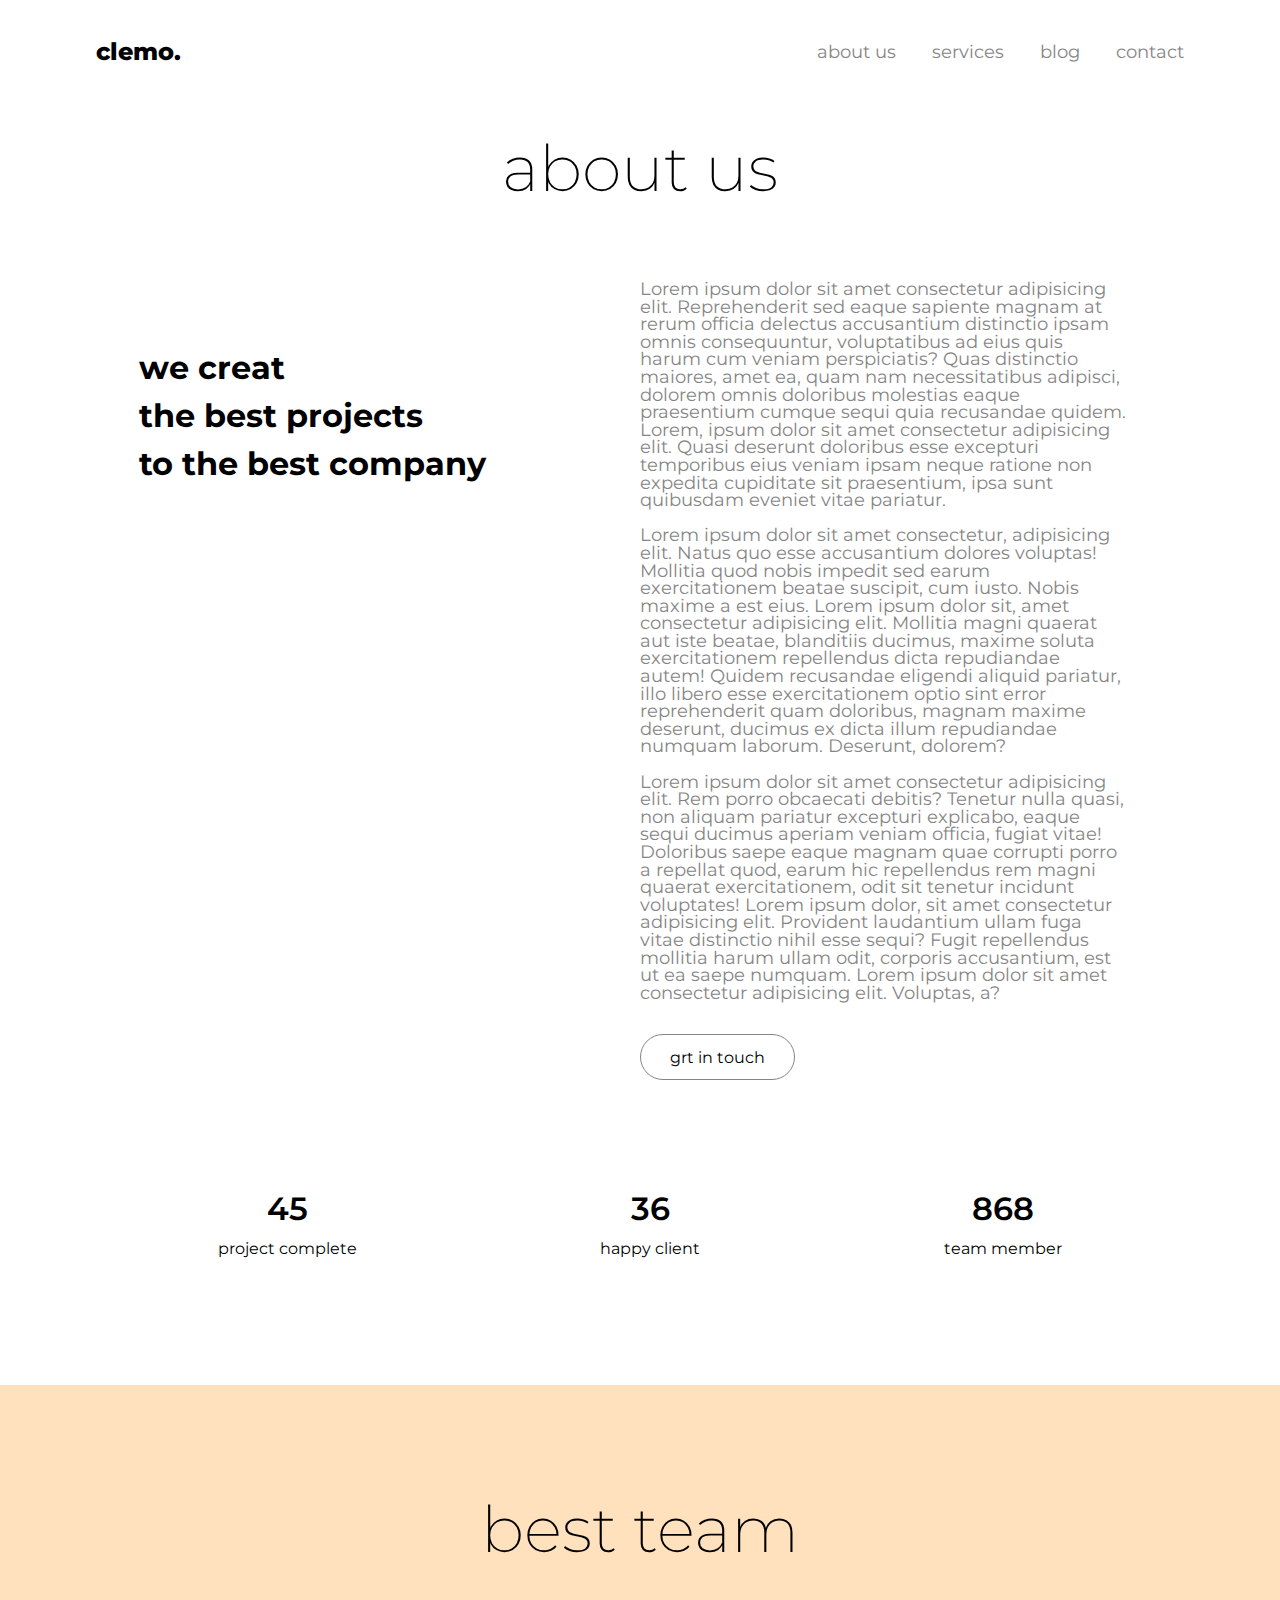
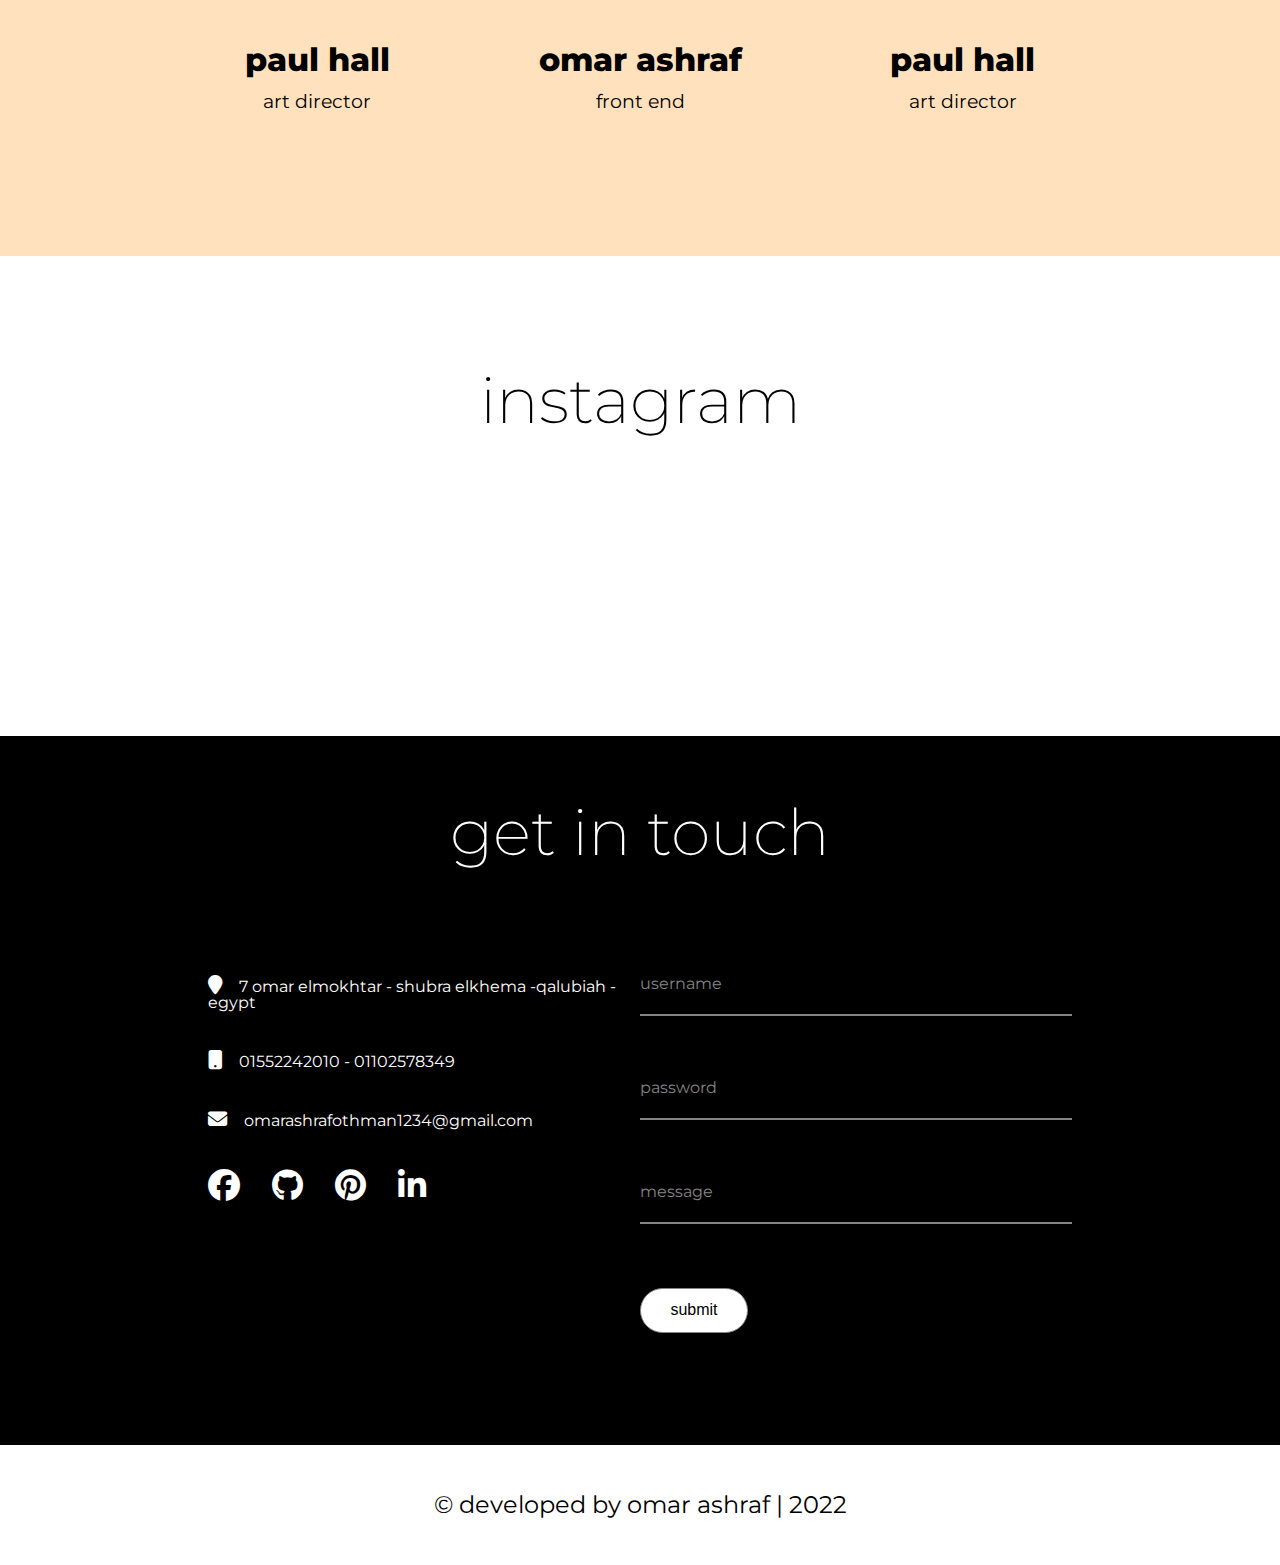
==== html/aboutus.html @ 84bead3f "first commit" ====
<!DOCTYPE html>
<html lang="en">

<head>
    <meta charset="UTF-8">
    <meta http-equiv="X-UA-Compatible" content="IE=edge">
    <meta name="viewport" content="width=device-width, initial-scale=1.0">
    <link rel="stylesheet" href="../style.css">
    <link rel="stylesheet" href="https://cdnjs.cloudflare.com/ajax/libs/font-awesome/6.1.1/css/all.min.css" />
    <link rel="stylesheet" href="https://unpkg.com/swiper@8/swiper-bundle.min.css" />
    <title>ABOUT US</title>
</head>

<body>
    <!----------------------------header section start------------------------>
    <header class="header">
        <div class="container flex">
            <div class="logo">
                <a href="index.html" title="home page">clemo. </a>
            </div>
            <nav class="navbar">
                <ul>
                    <li><a href="aboutus.html" class="active">about us</a></li>
                    <li><a href="services.html">services</a></li>

                    <li><a href="blog.html">blog</a></li>
                    <li><a href="contact.html">contact</a></li>
                </ul>
            </nav>
        </div>
    </header>
    <!----------------------------header section end------------------------>
    <main>
        <section class="aboutus" id="">
            <div class="heading">
                <h2>about us</h2>
            </div>
            <div class="container">
                <div class="aboutus-main-content">
                    <div class="aboutus-left-side">
                        <img src="./images/about1.gif" alt="" srcset="">
                        <h3>we creat<br> the best projects<br> to the best company</h3>
                    </div>
                    <div class="aboutus-right-side">
                        <p>Lorem ipsum dolor sit amet consectetur adipisicing elit. Reprehenderit sed eaque sapiente
                            magnam at rerum officia delectus accusantium distinctio ipsam omnis consequuntur,
                            voluptatibus ad eius quis harum cum veniam perspiciatis? Quas distinctio maiores, amet ea,
                            quam nam necessitatibus adipisci, dolorem omnis doloribus molestias eaque praesentium cumque
                            sequi quia recusandae quidem. Lorem, ipsum dolor sit amet consectetur adipisicing elit.
                            Quasi deserunt doloribus esse excepturi temporibus eius veniam ipsam neque ratione non
                            expedita cupiditate sit praesentium, ipsa sunt quibusdam eveniet vitae
                            pariatur.<br><br>Lorem ipsum dolor sit amet consectetur, adipisicing elit. Natus quo esse
                            accusantium dolores voluptas! Mollitia quod nobis impedit sed earum exercitationem beatae
                            suscipit, cum iusto. Nobis maxime a est eius. Lorem ipsum dolor sit, amet consectetur
                            adipisicing
                            elit. Mollitia magni quaerat aut iste beatae, blanditiis ducimus, maxime soluta
                            exercitationem repellendus dicta repudiandae autem! Quidem recusandae eligendi aliquid
                            pariatur, illo libero esse exercitationem optio sint error reprehenderit quam doloribus,
                            magnam maxime deserunt, ducimus ex dicta illum repudiandae numquam laborum. Deserunt,
                            dolorem?<br><br>Lorem ipsum dolor sit amet consectetur adipisicing elit. Rem porro obcaecati
                            debitis? Tenetur nulla quasi, non aliquam pariatur excepturi explicabo, eaque sequi ducimus
                            aperiam veniam officia, fugiat vitae! Doloribus saepe eaque magnam quae corrupti porro a
                            repellat quod, earum hic repellendus rem magni quaerat exercitationem, odit sit tenetur
                            incidunt voluptates! Lorem ipsum dolor, sit amet consectetur adipisicing elit. Provident
                            laudantium ullam fuga vitae distinctio nihil esse sequi? Fugit repellendus mollitia harum
                            ullam odit, corporis accusantium, est ut ea saepe numquam. Lorem ipsum dolor sit amet
                            consectetur adipisicing elit. Voluptas, a?
                        </p>
                        <a href="#" class="btn btn-white">grt in touch</a>



                    </div>
                </div>
                <div class="other-about">
                    <div class="about-box">
                        <div class="num">
                            <h3>45</h3>
                        </div>
                        <p>project complete</p>


                    </div>
                    <div class="about-box">
                        <div class="num">
                            <h3>36</h3>
                        </div>
                        <p>happy client</p>


                    </div>
                    <div class="about-box">
                        <div class="num">
                            <h3>868</h3>
                        </div>
                        <p>team member</p>


                    </div>
                </div>
            </div>
        </section>
        <!----------------------------best team  section start------------------------>
        <section class="best-team">
            <div class="container">
                <div class="heading">
                    <h2>best team</h2>
                </div>
                <div class="box2">
                    <div>
                        <img src="./images/6.gif" alt="">
                        <h3>paul hall</h3>
                        <p>art director</p>
                    </div>
                    <div>
                        <img src="./images/6.gif" alt="">
                        <h3>omar ashraf</h3>
                        <p>front end</p>
                    </div>
                    <div>
                        <img src="./images/6.gif" alt="">
                        <h3>paul hall</h3>
                        <p>art director</p>
                    </div>

                </div>
            </div>


        </section>
        <!----------------------------best team  section end------------------------>
        <!----------------------------says  section start------------------------>
        <section class="says">

            <div class="heading">
                <h2>instagram</h2>
            </div>

            <div class="slider">
                <img src="./images/instagram.gif" alt="">
                <img src="./images/instagram.gif" alt="">
                <img src="./images/instagram.gif" alt="">
                <img src="./images/instagram.gif" alt="">
                <img src="./images/instagram.gif" alt="">





            </div>

        </section>




        <!----------------------------says team  section end------------------------>

        <!----------------------------contact section start------------------------>
        <section class="contact">
            <div class="container">
                <div class="heading">
                    <h2>get in touch</h2>
                </div>
                <div class="contact-main-content">
                    <div class="contact-left-side">

                        <ul>
                            <li>
                                <i class="fa-solid fa-location-pin"></i>
                                <a href="#">7 omar elmokhtar - shubra elkhema -qalubiah - egypt</a>
                            </li>
                            <li>
                                <i class="fa-solid fa-mobile-button"></i>
                                <a href="#">01552242010 - 01102578349</a>
                            </li>
                            <li>
                                <i class="fa-solid fa-envelope"></i>
                                <a href="#">omarashrafothman1234@gmail.com</a>
                            </li>
                            <div class="icons">
                                <div class="icon">
                                    <i class="fa-brands fa-facebook"></i>
                                </div>
                                <div class="icon">
                                    <i class="fa-brands fa-github"></i>
                                </div>
                                <div class="icon">
                                    <i class="fa-brands fa-pinterest"></i>
                                </div>
                                <div class="icon">
                                    <i class="fa-brands fa-linkedin-in"></i>
                                </div>
                            </div>
                        </ul>

                    </div>
                    <div class="contact-right-side">
                        <div class="input-label">
                            <input type="text" name="username" required>
                            <label for="username">username</label>
                        </div>
                        <div class="input-label">
                            <input type="password" name="password" required>
                            <label for="password">password</label>
                        </div>
                        <div class="input-label">
                            <input type="text" name="message" required>
                            <label for="message">message</label>
                        </div>
                        <button type="submit" class="btn btn-white">submit</button>
                    </div>
                </div>
            </div>
        </section>
        <!----------------------------contact  section end------------------------>
    </main>
    <footer class="footer">
        <h2>&#169 developed by omar ashraf | 2022</h2>

    </footer>
    <script src="../main.js"></script>
</body>

</html>
---- style.css ----
@import url('https://fonts.googleapis.com/css2?family=Montserrat:ital,wght@0,100;0,200;0,300;0,400;0,500;0,800;0,900;1,400&family=Poppins:wght@100;200;300;400;500;600&family=Roboto+Flex:opsz,wght@8..144,100;8..144,300;8..144,400;8..144,600;8..144,700;8..144,800&display=swap');

:root {
    --main-color: #ffe1bd;
    --dark: #242f51;
    --light-gray: #858585;
    --second-color: #fcae61;
    --third-color: #feab27;
    --dander: #f55e6d;
    --sucsses: #469b64;
    --blue: #2d69ff;
    --black: #000000;


}

*,
*::after,
*::before {
    margin: 0;
    padding: 0;
    box-sizing: border-box;
}

html, body, div, span, object, iframe,
h1, h2, h3, h4, h5, h6, p, blockquote, pre,
abbr, address, cite, code,
del, dfn, em, img, ins, kbd, q, samp,
small, strong, sub, sup, var,
b, i,
dl, dt, dd, ol, ul, li,
fieldset, form, label, legend,
table, caption, tbody, tfoot, thead, tr, th, td,
article, aside, canvas, details, figcaption, figure,
footer, header, hgroup, menu, nav, section, summary,
time, mark, audio, video {
    margin: 0;
    padding: 0;
    border: 0;
    outline: 0;
    font-size: 100%;
    vertical-align: baseline;
    background: transparent;
}

body {
    line-height: 1;
    font-family: 'Montserrat', sans-serif;
    overflow-x: hidden;
    overflow-x: hidden;
}


article, aside, details, figcaption, figure,
footer, header, hgroup, menu, nav, section {
    display: block;
}

ul {
    list-style: none;
}

blockquote, q {
    quotes: none;
}

blockquote:before, blockquote:after,
q:before, q:after {
    content: '';
    content: none;
}

a {
    margin: 0;
    padding: 0;
    font-size: 100%;
    vertical-align: baseline;
    background: transparent;
    text-decoration: none;
}

/* change colours to suit your needs */
ins {
    background-color: #ff9;
    color: #000;
    text-decoration: none;
}

/* change colours to suit your needs */
mark {
    background-color: #ff9;
    color: #000;
    font-style: italic;
    font-weight: bold;
}

del {
    text-decoration: line-through;
}

abbr[title], dfn[title] {
    border-bottom: 1px dotted;
    cursor: help;
}

table {
    border-collapse: collapse;
    border-spacing: 0;
}

/* change border colour to suit your needs */
hr {
    display: block;
    height: 1px;
    border: 0;
    border-top: 1px solid #cccccc;
    margin: 1em 0;
    padding: 0;
}

input, select {
    vertical-align: middle;
}

h2 {
    color: #000;
    font-size: 1.5rem;
    font-weight: 400;
}

h3 {
    font-size: 1.5rem;
    color: #000;
    font-weight: 500;
}

h3 span {
    font-weight: 700;
    font-size: 2.5rem;
    margin-top: .1rem;

}



.btn {
    padding: .8rem 1.8rem;
    border-radius: 2rem;
    cursor: pointer;
    transition: all .5s ease-in;
}

.btn-black {
    background: var(--black);
    color: #fff;
}

.btn-black:hover {
    background-color: #fff;
    color: #000;
}

.btn-white {
    background: #fff;
    color: #000;
    border: 1px solid var(--light-gray);
}

.btn-white:hover {
    color: #fff;
    background-color: #000;
    border-color: #000000;
}

.flex {
    display: flex;
    align-items: center;
    justify-content: space-between;
    flex-wrap: wrap;

}

.container {
    width: 85%;
    margin-left: auto;
    margin-right: auto;

}

.heading {
    text-align: center;
    margin-top: 2rem;
}

.heading h2 {
    font-size: 4rem;
    font-weight: 200;
}

/*css release end*/
/*header section start*/
.header {
    width: 100%;
    background-color: #fff;
    padding: 2.5rem 0;
    display: flex;
    justify-content: space-between;
    align-items: center;
}

.navbar {}

.navbar li {
    display: inline-block;
}

.navbar li a {
    color: var(--light-gray);
    margin-left: 2rem;
    font-size: 1.1rem;
    transition: all .5s ease-in;
}

.navbar li a:hover {
    color: var(--black);

}

.logo a {

    color: var(--black);
    font-size: 1.5rem;
    font-weight: 800;


}



/*header section end*/

/*hero section start*/
.hero {
    background-color: var(--main-color);
    text-align: center;
    padding-top: 7rem;
    padding-bottom: 13rem;

}

.hero h1 {
    font-size: 3rem;
    font-weight: 800;

}

.hero p {
    font-size: 1.8rem;
    color: #000;
    margin-bottom: 4rem;
    padding-top: 3rem;
}

/*hero section end*/

/*wdo section start*/

.section-content {
    display: flex;

    justify-content: space-between;
    margin-top: 3rem;
    flex-wrap: wrap;
}

.left-side {
    width: 50%;
}

.right-side {
    width: 50%;
    padding-right: 3rem;
}

.right-side p {

    font-size: 1rem;
    line-height: 1;
    color: var(--light-gray);
    margin-top: 2rem;
    margin-bottom: 4rem;


}

.top {
    margin-top: 3rem;
}

.right-side .white-btn {
    margin-top: 3rem;
}

/*wdo section end*/
.best-team {

    background-color: var(--main-color);
    padding: 5rem 0;
}

.box2 {
    text-align: center;
    margin-top: 4rem;
    margin-bottom: 4rem;
    display: flex;
    align-items: center;
    justify-content: space-evenly;
}

.box2 img {

    width: 8rem;
    margin-bottom: 1rem;

}

.box2 h3 {
    font-weight: 800;
    font-size: 2rem;
    margin-bottom: 1rem;
}

.box2 p {
    font-size: 1.2rem;

}

/**/
.says .heading {
    margin-top: 7rem;
    margin-bottom: 7rem;
}

.main-content-2 {

    display: flex;
    justify-content: space-between;
    flex-wrap: wrap;
    margin-bottom: 5rem;
}

.left-side-says {
    width: 50%;
    display: flex;
    justify-content: end;
    padding-right: 7rem;


}

.left-side-says h3 {

    font-weight: 800;
    font-size: 2rem;
    margin-bottom: 1rem;


}

.left-side-says p {
    color: #000;
    font-size: 1.1rem;
    margin-top: 1rem;


}

.left-side-says .txt {}

.right-side-says {
    width: 50%;
    padding-right: 7rem;

}

.right-side-says p {

    color: var(--light-gray);
}

.slider {


    display: flex;
    align-items: center;
    justify-content: space-evenly;
    margin-bottom: 11rem;
    flex-wrap: wrap;
}

.slider img {
    margin-bottom: 1rem;
}

/**/

/* contact section start*/
.contact {
    padding-top: 2rem;
    background-color: #000;
    color: #fff;
}

.contact .heading h2 {
    color: #fff !important;
}

.contact-main-content {
    display: flex;
    justify-content: space-between;
    padding: 7rem;
    flex-wrap: wrap;
}

.contact-left-side {
    width: 50%;
}

.contact-left-side li {
    margin-bottom: 2.5rem;

}

.contact-left-side li a {
    color: #fff;

}

.contact-left-side i {
    margin-right: .8rem;
    font-size: 1.2rem;

}

.icons {
    display: flex;
    align-items: center;
    margin-top: 2rem;
}

.icons i {
    font-size: 2rem;
    color: #fff;
    cursor: pointer;
    margin-right: 2rem;
}

.contact-main-content .contact-right-side {

    width: 50%;
    display: flex;
    flex-direction: column;



}

.contact-right-side input {

    border: none;
    border-bottom: 2px solid var(--light-gray);
    background-color: transparent;
    color: #fff;
    height: 2.5rem;
    font-size: 1.1rem;
    margin-bottom: 2rem;
    outline: none;
}

.input-label {
    margin-bottom: 2rem;
    display: flex;
    flex-direction: column;
    color: var(--light-gray);
}

.contact-right-side label {
    position: absolute;
    transition: all .5s ease;
}

.contact-right-side input:focus~label {
    transform: translateY(-20px);
}

.contact-right-side .btn-white {
    font-size: 1rem;
    width: 25%;
}

.contact-right-side .white-btn:hover {
    background-color: #fff;
    color: #000;
}



/* contact section end*/
/*footer start*/
footer {
    padding: 3rem 0;
    text-align: center;
}

/*footer end*/


/*about us start*/
.aboutus-main-content {
    display: flex;
    justify-content: space-between;
    flex-wrap: wrap;
    margin-top: 5rem;
    padding-bottom: 3rem;

}

.aboutus-left-side {
    width: 50%;
}

.aboutus-left-side h3 {
    font-size: 2rem;
    font-weight: 700;
    line-height: 1.5;
    margin-top: 3rem;
    margin-left: 2.7rem;
}

.aboutus-right-side {
    width: 50%;
    padding-right: 3.5rem;
}

.aboutus-right-side p {
    color: var(--light-gray);
    font-size: 1.1rem;
    line-height: 1;
    margin-bottom: 3rem;
}


.other-about {
    display: flex;
    align-items: center;
    justify-content: space-around;
    flex-wrap: wrap;
    margin-top: 5rem;
    margin-bottom: 8rem;
}

.about-box {

    text-align: center;
}

.about-box .num {}

.about-box .num h3 {

    font-size: 2rem;
    font-weight: 600;
    margin-bottom: 1rem;
}

.about-box .num p {

    font-size: 1.1rem;
    color: #000;
}

/*about us end*/

/*blog start*/
.second-nav {
    text-align: center;
    margin: 4rem 0 6rem 0;
}

.second-nav li {

    margin: 0 1rem;
    display: inline-block;
}

.second-nav li a {

    color: var(--light-gray);
    transition: all.5s ease;
    font-size: 1rem;
}

.second-nav li a:hover {

    color: #000;
}

.active {
    color: black;
}

.center {

    text-align: center;
    margin: 2rem 0;
}




/*blog start*/
.map {
    width: 100%;


}

.map img {

    width: 100%;
}

/*media query start*/
/*small*/
@media screen and (max-width:576px) {

    .navbar li a {
        margin-left: .6rem;
        font-size: 1rem;
    }

    .logo a {
        font-size: 1.2rem;
    }

    .left-side {
        width: 90%;
        margin-left: auto;
        margin-right: auto;

    }

    .right-side {
        width: 90%;
        margin-left: auto;
        margin-right: auto;
        margin-top: 3rem;
        margin-left: -.9rem;
        margin: 3rem auto 3rem -.9rem;

    }

    .left-side img {
        margin-left: auto;
        margin-right: auto;
        width: 450px;
        margin-left: -2.3rem;
    }

    .main-content-2 {
        display: flex;
        flex-direction: column;
    }

    .left-side-says {
        width: 90%;
    }

    .right-side-says {
        width: 90%;

        margin-top: 2rem;
        margin-left: 5rem;
    }

    .contact-main-content {
        display: flex;
        flex-direction: column;
        flex-wrap: wrap;
        padding: 3rem 0;
    }

    .contact-left-side {
        width: 100%;
        margin-bottom: 5rem;

    }

    .contact-left-side li {
        font-size: .8rem;


    }

    .contact-main-content .contact-right-side {
        width: 100%;
    }

    .aboutus-left-side {
        width: 90%;
        margin: 0 auto;
    }

    .aboutus-left-side img {
        width: 98%;
        margin: 0 auto;
    }

    .aboutus-right-side {
        width: 90%;
        margin: 0 auto;
    }

    .aboutus-left-side h3 {

        font-size: 1.8rem;
        font-weight: 550;
        margin-bottom: 4rem;
        margin-left: 0;
        margin-top: 2rem;

    }

    .aboutus-right-side p {
        color: var(--light-gray);
        font-size: 1.2rem;
        line-height: 1.5;
        margin-bottom: 3rem;
    }

    .aboutus-right-side {
        padding-right: 0;
    }



}

/*medium*/
@media screen and (max-width:768px) {



    .left-side {
        width: 90%;
        margin-left: auto;
        margin-right: auto;

    }

    .right-side {
        width: 90%;
        margin-left: auto;
        margin-right: auto;
        margin-top: 3rem;
        margin-left: -.9rem;
        margin: 3rem auto 3rem -.9rem;

    }

    .left-side img {
        margin-left: auto;
        margin-right: auto;

        margin-left: -2.3rem;


    }

    .contact-left-side {
        width: 100%;
        margin-bottom: 5rem;

    }

    .contact-left-side li {
        font-size: .8rem;


    }

    .contact-main-content .contact-right-side {
        width: 100%;
    }


    .aboutus-left-side {
        width: 90%;
        margin: 0 auto;
    }

    .aboutus-left-side img {
        width: 98%;
        margin: 0 auto;
    }

    .aboutus-right-side {
        width: 90%;
        margin: 0 auto;
    }

    .aboutus-left-side h3 {

        font-size: 1.8rem;
        font-weight: 550;
        margin-bottom: 4rem;
        margin-left: 0;
        margin-top: 2rem;

    }

    .aboutus-right-side p {
        color: var(--light-gray);
        font-size: 1.2rem;
        line-height: 1.5;
        margin-bottom: 3rem;
    }

    .aboutus-right-side {
        padding-right: 0;
    }
}

/*media query end*/
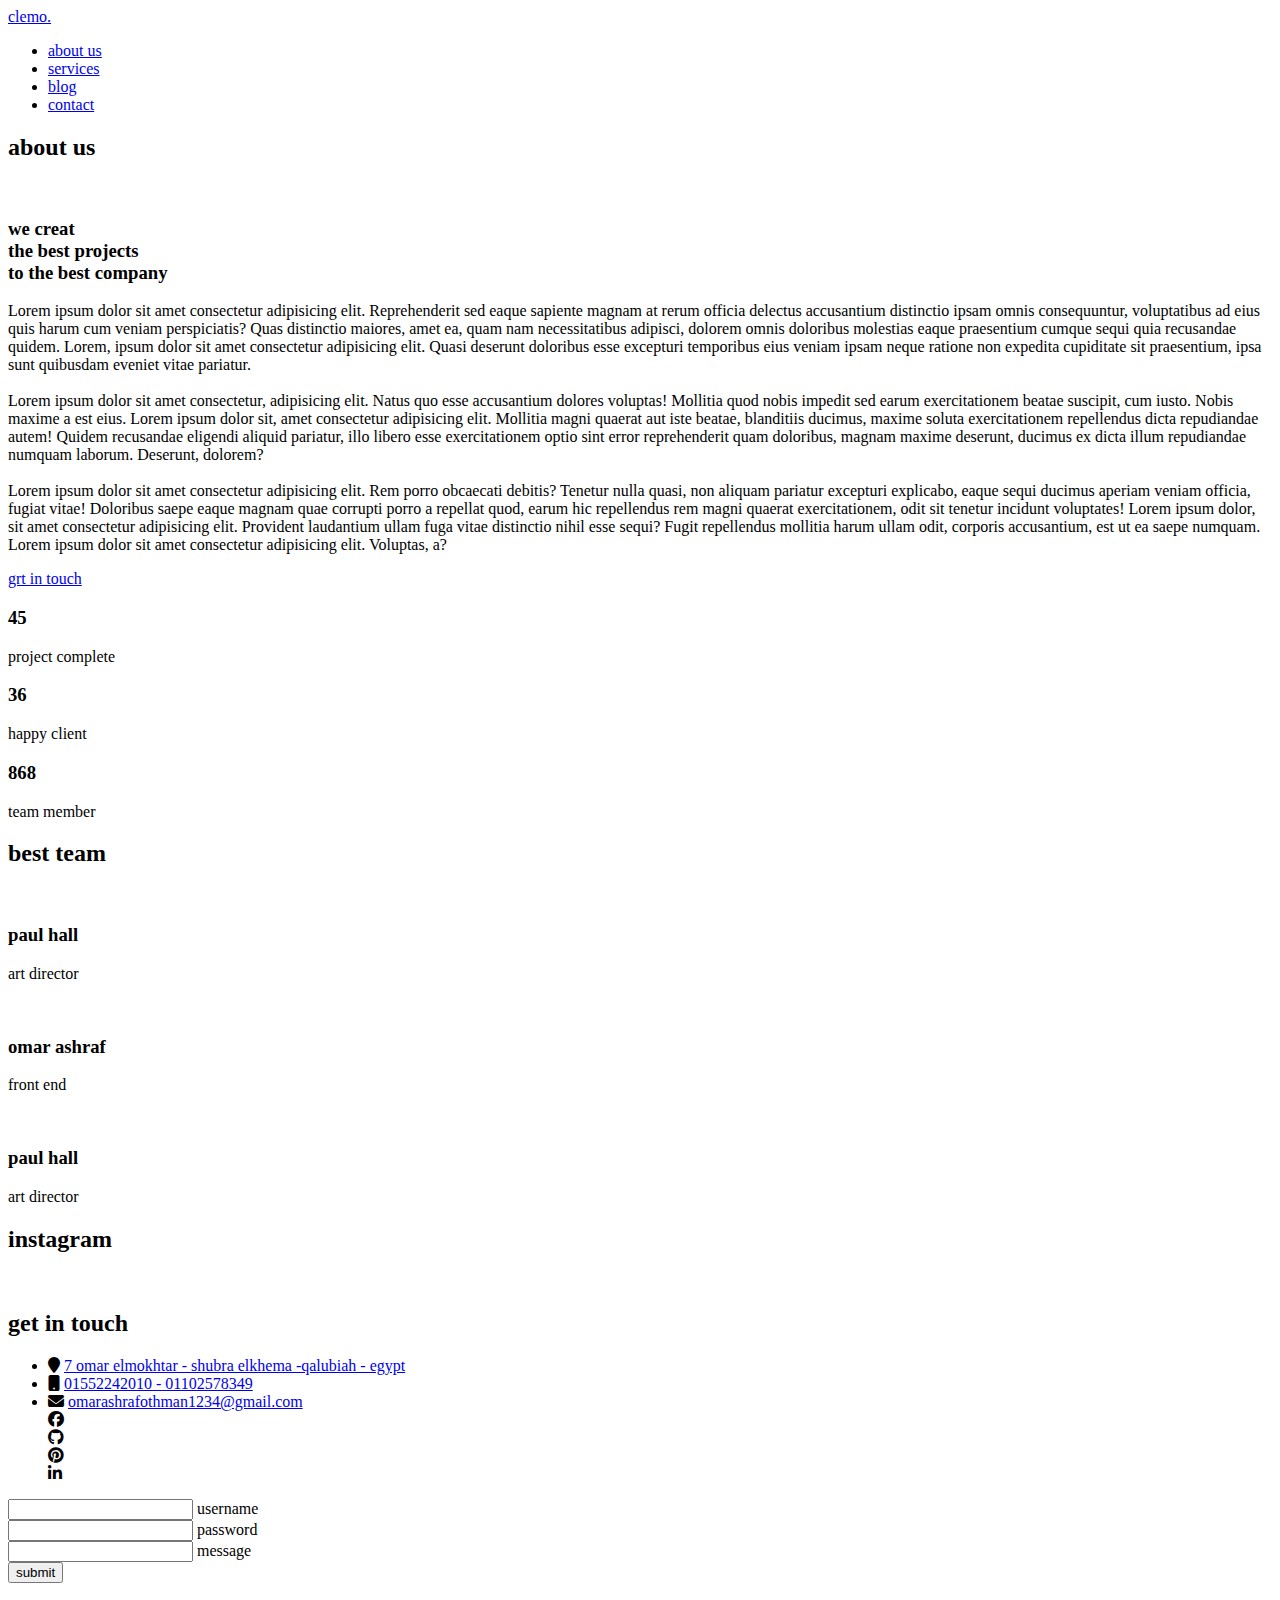
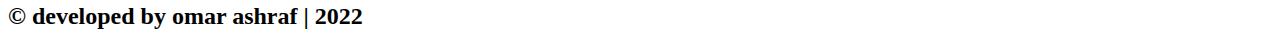
==== commit d96f91ba: "Add files via upload" ====
--- a/html/aboutus.html
+++ b/html/aboutus.html
@@ -1,225 +1,225 @@
-<!DOCTYPE html>
-<html lang="en">
-
-<head>
-    <meta charset="UTF-8">
-    <meta http-equiv="X-UA-Compatible" content="IE=edge">
-    <meta name="viewport" content="width=device-width, initial-scale=1.0">
-    <link rel="stylesheet" href="../style.css">
-    <link rel="stylesheet" href="https://cdnjs.cloudflare.com/ajax/libs/font-awesome/6.1.1/css/all.min.css" />
-    <link rel="stylesheet" href="https://unpkg.com/swiper@8/swiper-bundle.min.css" />
-    <title>ABOUT US</title>
-</head>
-
-<body>
-    <!----------------------------header section start------------------------>
-    <header class="header">
-        <div class="container flex">
-            <div class="logo">
-                <a href="index.html" title="home page">clemo. </a>
-            </div>
-            <nav class="navbar">
-                <ul>
-                    <li><a href="aboutus.html" class="active">about us</a></li>
-                    <li><a href="services.html">services</a></li>
-
-                    <li><a href="blog.html">blog</a></li>
-                    <li><a href="contact.html">contact</a></li>
-                </ul>
-            </nav>
-        </div>
-    </header>
-    <!----------------------------header section end------------------------>
-    <main>
-        <section class="aboutus" id="">
-            <div class="heading">
-                <h2>about us</h2>
-            </div>
-            <div class="container">
-                <div class="aboutus-main-content">
-                    <div class="aboutus-left-side">
-                        <img src="./images/about1.gif" alt="" srcset="">
-                        <h3>we creat<br> the best projects<br> to the best company</h3>
-                    </div>
-                    <div class="aboutus-right-side">
-                        <p>Lorem ipsum dolor sit amet consectetur adipisicing elit. Reprehenderit sed eaque sapiente
-                            magnam at rerum officia delectus accusantium distinctio ipsam omnis consequuntur,
-                            voluptatibus ad eius quis harum cum veniam perspiciatis? Quas distinctio maiores, amet ea,
-                            quam nam necessitatibus adipisci, dolorem omnis doloribus molestias eaque praesentium cumque
-                            sequi quia recusandae quidem. Lorem, ipsum dolor sit amet consectetur adipisicing elit.
-                            Quasi deserunt doloribus esse excepturi temporibus eius veniam ipsam neque ratione non
-                            expedita cupiditate sit praesentium, ipsa sunt quibusdam eveniet vitae
-                            pariatur.<br><br>Lorem ipsum dolor sit amet consectetur, adipisicing elit. Natus quo esse
-                            accusantium dolores voluptas! Mollitia quod nobis impedit sed earum exercitationem beatae
-                            suscipit, cum iusto. Nobis maxime a est eius. Lorem ipsum dolor sit, amet consectetur
-                            adipisicing
-                            elit. Mollitia magni quaerat aut iste beatae, blanditiis ducimus, maxime soluta
-                            exercitationem repellendus dicta repudiandae autem! Quidem recusandae eligendi aliquid
-                            pariatur, illo libero esse exercitationem optio sint error reprehenderit quam doloribus,
-                            magnam maxime deserunt, ducimus ex dicta illum repudiandae numquam laborum. Deserunt,
-                            dolorem?<br><br>Lorem ipsum dolor sit amet consectetur adipisicing elit. Rem porro obcaecati
-                            debitis? Tenetur nulla quasi, non aliquam pariatur excepturi explicabo, eaque sequi ducimus
-                            aperiam veniam officia, fugiat vitae! Doloribus saepe eaque magnam quae corrupti porro a
-                            repellat quod, earum hic repellendus rem magni quaerat exercitationem, odit sit tenetur
-                            incidunt voluptates! Lorem ipsum dolor, sit amet consectetur adipisicing elit. Provident
-                            laudantium ullam fuga vitae distinctio nihil esse sequi? Fugit repellendus mollitia harum
-                            ullam odit, corporis accusantium, est ut ea saepe numquam. Lorem ipsum dolor sit amet
-                            consectetur adipisicing elit. Voluptas, a?
-                        </p>
-                        <a href="#" class="btn btn-white">grt in touch</a>
-
-
-
-                    </div>
-                </div>
-                <div class="other-about">
-                    <div class="about-box">
-                        <div class="num">
-                            <h3>45</h3>
-                        </div>
-                        <p>project complete</p>
-
-
-                    </div>
-                    <div class="about-box">
-                        <div class="num">
-                            <h3>36</h3>
-                        </div>
-                        <p>happy client</p>
-
-
-                    </div>
-                    <div class="about-box">
-                        <div class="num">
-                            <h3>868</h3>
-                        </div>
-                        <p>team member</p>
-
-
-                    </div>
-                </div>
-            </div>
-        </section>
-        <!----------------------------best team  section start------------------------>
-        <section class="best-team">
-            <div class="container">
-                <div class="heading">
-                    <h2>best team</h2>
-                </div>
-                <div class="box2">
-                    <div>
-                        <img src="./images/6.gif" alt="">
-                        <h3>paul hall</h3>
-                        <p>art director</p>
-                    </div>
-                    <div>
-                        <img src="./images/6.gif" alt="">
-                        <h3>omar ashraf</h3>
-                        <p>front end</p>
-                    </div>
-                    <div>
-                        <img src="./images/6.gif" alt="">
-                        <h3>paul hall</h3>
-                        <p>art director</p>
-                    </div>
-
-                </div>
-            </div>
-
-
-        </section>
-        <!----------------------------best team  section end------------------------>
-        <!----------------------------says  section start------------------------>
-        <section class="says">
-
-            <div class="heading">
-                <h2>instagram</h2>
-            </div>
-
-            <div class="slider">
-                <img src="./images/instagram.gif" alt="">
-                <img src="./images/instagram.gif" alt="">
-                <img src="./images/instagram.gif" alt="">
-                <img src="./images/instagram.gif" alt="">
-                <img src="./images/instagram.gif" alt="">
-
-
-
-
-
-            </div>
-
-        </section>
-
-
-
-
-        <!----------------------------says team  section end------------------------>
-
-        <!----------------------------contact section start------------------------>
-        <section class="contact">
-            <div class="container">
-                <div class="heading">
-                    <h2>get in touch</h2>
-                </div>
-                <div class="contact-main-content">
-                    <div class="contact-left-side">
-
-                        <ul>
-                            <li>
-                                <i class="fa-solid fa-location-pin"></i>
-                                <a href="#">7 omar elmokhtar - shubra elkhema -qalubiah - egypt</a>
-                            </li>
-                            <li>
-                                <i class="fa-solid fa-mobile-button"></i>
-                                <a href="#">01552242010 - 01102578349</a>
-                            </li>
-                            <li>
-                                <i class="fa-solid fa-envelope"></i>
-                                <a href="#">omarashrafothman1234@gmail.com</a>
-                            </li>
-                            <div class="icons">
-                                <div class="icon">
-                                    <i class="fa-brands fa-facebook"></i>
-                                </div>
-                                <div class="icon">
-                                    <i class="fa-brands fa-github"></i>
-                                </div>
-                                <div class="icon">
-                                    <i class="fa-brands fa-pinterest"></i>
-                                </div>
-                                <div class="icon">
-                                    <i class="fa-brands fa-linkedin-in"></i>
-                                </div>
-                            </div>
-                        </ul>
-
-                    </div>
-                    <div class="contact-right-side">
-                        <div class="input-label">
-                            <input type="text" name="username" required>
-                            <label for="username">username</label>
-                        </div>
-                        <div class="input-label">
-                            <input type="password" name="password" required>
-                            <label for="password">password</label>
-                        </div>
-                        <div class="input-label">
-                            <input type="text" name="message" required>
-                            <label for="message">message</label>
-                        </div>
-                        <button type="submit" class="btn btn-white">submit</button>
-                    </div>
-                </div>
-            </div>
-        </section>
-        <!----------------------------contact  section end------------------------>
-    </main>
-    <footer class="footer">
-        <h2>&#169 developed by omar ashraf | 2022</h2>
-
-    </footer>
-    <script src="../main.js"></script>
-</body>
-
+<!DOCTYPE html>
+<html lang="en">
+
+<head>
+    <meta charset="UTF-8">
+    <meta http-equiv="X-UA-Compatible" content="IE=edge">
+    <meta name="viewport" content="width=device-width, initial-scale=1.0">
+    <link rel="stylesheet" href="../style.css">
+    <link rel="stylesheet" href="https://cdnjs.cloudflare.com/ajax/libs/font-awesome/6.1.1/css/all.min.css" />
+    <link rel="stylesheet" href="https://unpkg.com/swiper@8/swiper-bundle.min.css" />
+    <title>ABOUT US</title>
+</head>
+
+<body>
+    <!----------------------------header section start------------------------>
+    <header class="header">
+        <div class="container flex">
+            <div class="logo">
+                <a href="index.html" title="home page">clemo. </a>
+            </div>
+            <nav class="navbar">
+                <ul>
+                    <li><a href="aboutus.html" class="active">about us</a></li>
+                    <li><a href="services.html">services</a></li>
+
+                    <li><a href="blog.html">blog</a></li>
+                    <li><a href="contact.html">contact</a></li>
+                </ul>
+            </nav>
+        </div>
+    </header>
+    <!----------------------------header section end------------------------>
+    <main>
+        <section class="aboutus" id="">
+            <div class="heading">
+                <h2>about us</h2>
+            </div>
+            <div class="container">
+                <div class="aboutus-main-content">
+                    <div class="aboutus-left-side">
+                        <img src="./images/about1.gif" alt="" srcset="">
+                        <h3>we creat<br> the best projects<br> to the best company</h3>
+                    </div>
+                    <div class="aboutus-right-side">
+                        <p>Lorem ipsum dolor sit amet consectetur adipisicing elit. Reprehenderit sed eaque sapiente
+                            magnam at rerum officia delectus accusantium distinctio ipsam omnis consequuntur,
+                            voluptatibus ad eius quis harum cum veniam perspiciatis? Quas distinctio maiores, amet ea,
+                            quam nam necessitatibus adipisci, dolorem omnis doloribus molestias eaque praesentium cumque
+                            sequi quia recusandae quidem. Lorem, ipsum dolor sit amet consectetur adipisicing elit.
+                            Quasi deserunt doloribus esse excepturi temporibus eius veniam ipsam neque ratione non
+                            expedita cupiditate sit praesentium, ipsa sunt quibusdam eveniet vitae
+                            pariatur.<br><br>Lorem ipsum dolor sit amet consectetur, adipisicing elit. Natus quo esse
+                            accusantium dolores voluptas! Mollitia quod nobis impedit sed earum exercitationem beatae
+                            suscipit, cum iusto. Nobis maxime a est eius. Lorem ipsum dolor sit, amet consectetur
+                            adipisicing
+                            elit. Mollitia magni quaerat aut iste beatae, blanditiis ducimus, maxime soluta
+                            exercitationem repellendus dicta repudiandae autem! Quidem recusandae eligendi aliquid
+                            pariatur, illo libero esse exercitationem optio sint error reprehenderit quam doloribus,
+                            magnam maxime deserunt, ducimus ex dicta illum repudiandae numquam laborum. Deserunt,
+                            dolorem?<br><br>Lorem ipsum dolor sit amet consectetur adipisicing elit. Rem porro obcaecati
+                            debitis? Tenetur nulla quasi, non aliquam pariatur excepturi explicabo, eaque sequi ducimus
+                            aperiam veniam officia, fugiat vitae! Doloribus saepe eaque magnam quae corrupti porro a
+                            repellat quod, earum hic repellendus rem magni quaerat exercitationem, odit sit tenetur
+                            incidunt voluptates! Lorem ipsum dolor, sit amet consectetur adipisicing elit. Provident
+                            laudantium ullam fuga vitae distinctio nihil esse sequi? Fugit repellendus mollitia harum
+                            ullam odit, corporis accusantium, est ut ea saepe numquam. Lorem ipsum dolor sit amet
+                            consectetur adipisicing elit. Voluptas, a?
+                        </p>
+                        <a href="#" class="btn btn-white">grt in touch</a>
+
+
+
+                    </div>
+                </div>
+                <div class="other-about">
+                    <div class="about-box">
+                        <div class="num">
+                            <h3>45</h3>
+                        </div>
+                        <p>project complete</p>
+
+
+                    </div>
+                    <div class="about-box">
+                        <div class="num">
+                            <h3>36</h3>
+                        </div>
+                        <p>happy client</p>
+
+
+                    </div>
+                    <div class="about-box">
+                        <div class="num">
+                            <h3>868</h3>
+                        </div>
+                        <p>team member</p>
+
+
+                    </div>
+                </div>
+            </div>
+        </section>
+        <!----------------------------best team  section start------------------------>
+        <section class="best-team">
+            <div class="container">
+                <div class="heading">
+                    <h2>best team</h2>
+                </div>
+                <div class="box2">
+                    <div>
+                        <img src="./images/6.gif" alt="">
+                        <h3>paul hall</h3>
+                        <p>art director</p>
+                    </div>
+                    <div>
+                        <img src="./images/6.gif" alt="">
+                        <h3>omar ashraf</h3>
+                        <p>front end</p>
+                    </div>
+                    <div>
+                        <img src="./images/6.gif" alt="">
+                        <h3>paul hall</h3>
+                        <p>art director</p>
+                    </div>
+
+                </div>
+            </div>
+
+
+        </section>
+        <!----------------------------best team  section end------------------------>
+        <!----------------------------says  section start------------------------>
+        <section class="says">
+
+            <div class="heading">
+                <h2>instagram</h2>
+            </div>
+
+            <div class="slider">
+                <img src="./images/instagram.gif" alt="">
+                <img src="./images/instagram.gif" alt="">
+                <img src="./images/instagram.gif" alt="">
+                <img src="./images/instagram.gif" alt="">
+                <img src="./images/instagram.gif" alt="">
+
+
+
+
+
+            </div>
+
+        </section>
+
+
+
+
+        <!----------------------------says team  section end------------------------>
+
+        <!----------------------------contact section start------------------------>
+        <section class="contact">
+            <div class="container">
+                <div class="heading">
+                    <h2>get in touch</h2>
+                </div>
+                <div class="contact-main-content">
+                    <div class="contact-left-side">
+
+                        <ul>
+                            <li>
+                                <i class="fa-solid fa-location-pin"></i>
+                                <a href="#">7 omar elmokhtar - shubra elkhema -qalubiah - egypt</a>
+                            </li>
+                            <li>
+                                <i class="fa-solid fa-mobile-button"></i>
+                                <a href="#">01552242010 - 01102578349</a>
+                            </li>
+                            <li>
+                                <i class="fa-solid fa-envelope"></i>
+                                <a href="#">omarashrafothman1234@gmail.com</a>
+                            </li>
+                            <div class="icons">
+                                <div class="icon">
+                                    <i class="fa-brands fa-facebook"></i>
+                                </div>
+                                <div class="icon">
+                                    <i class="fa-brands fa-github"></i>
+                                </div>
+                                <div class="icon">
+                                    <i class="fa-brands fa-pinterest"></i>
+                                </div>
+                                <div class="icon">
+                                    <i class="fa-brands fa-linkedin-in"></i>
+                                </div>
+                            </div>
+                        </ul>
+
+                    </div>
+                    <div class="contact-right-side">
+                        <div class="input-label">
+                            <input type="text" name="username" required>
+                            <label for="username">username</label>
+                        </div>
+                        <div class="input-label">
+                            <input type="password" name="password" required>
+                            <label for="password">password</label>
+                        </div>
+                        <div class="input-label">
+                            <input type="text" name="message" required>
+                            <label for="message">message</label>
+                        </div>
+                        <button type="submit" class="btn btn-white">submit</button>
+                    </div>
+                </div>
+            </div>
+        </section>
+        <!----------------------------contact  section end------------------------>
+    </main>
+    <footer class="footer">
+        <h2>&#169 developed by omar ashraf | 2022</h2>
+
+    </footer>
+    <script src="../main.js"></script>
+</body>
+
 </html>